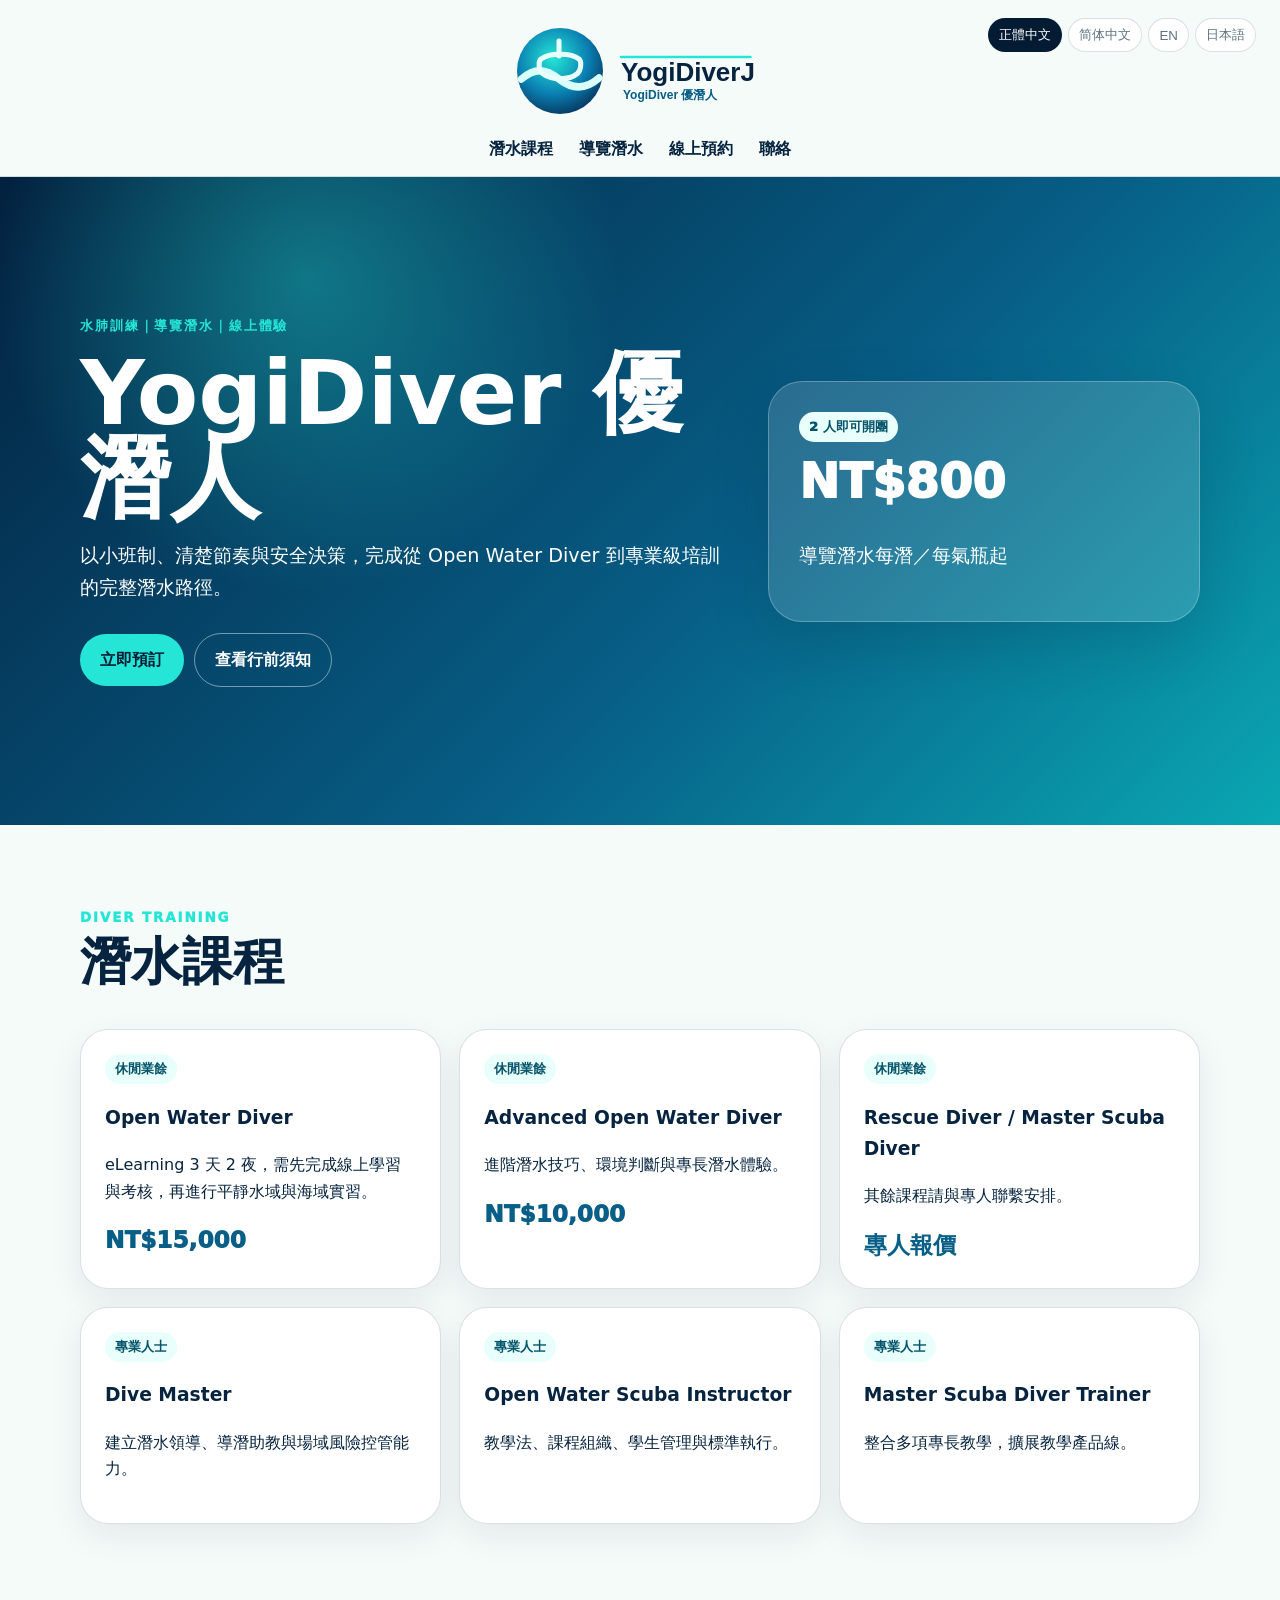
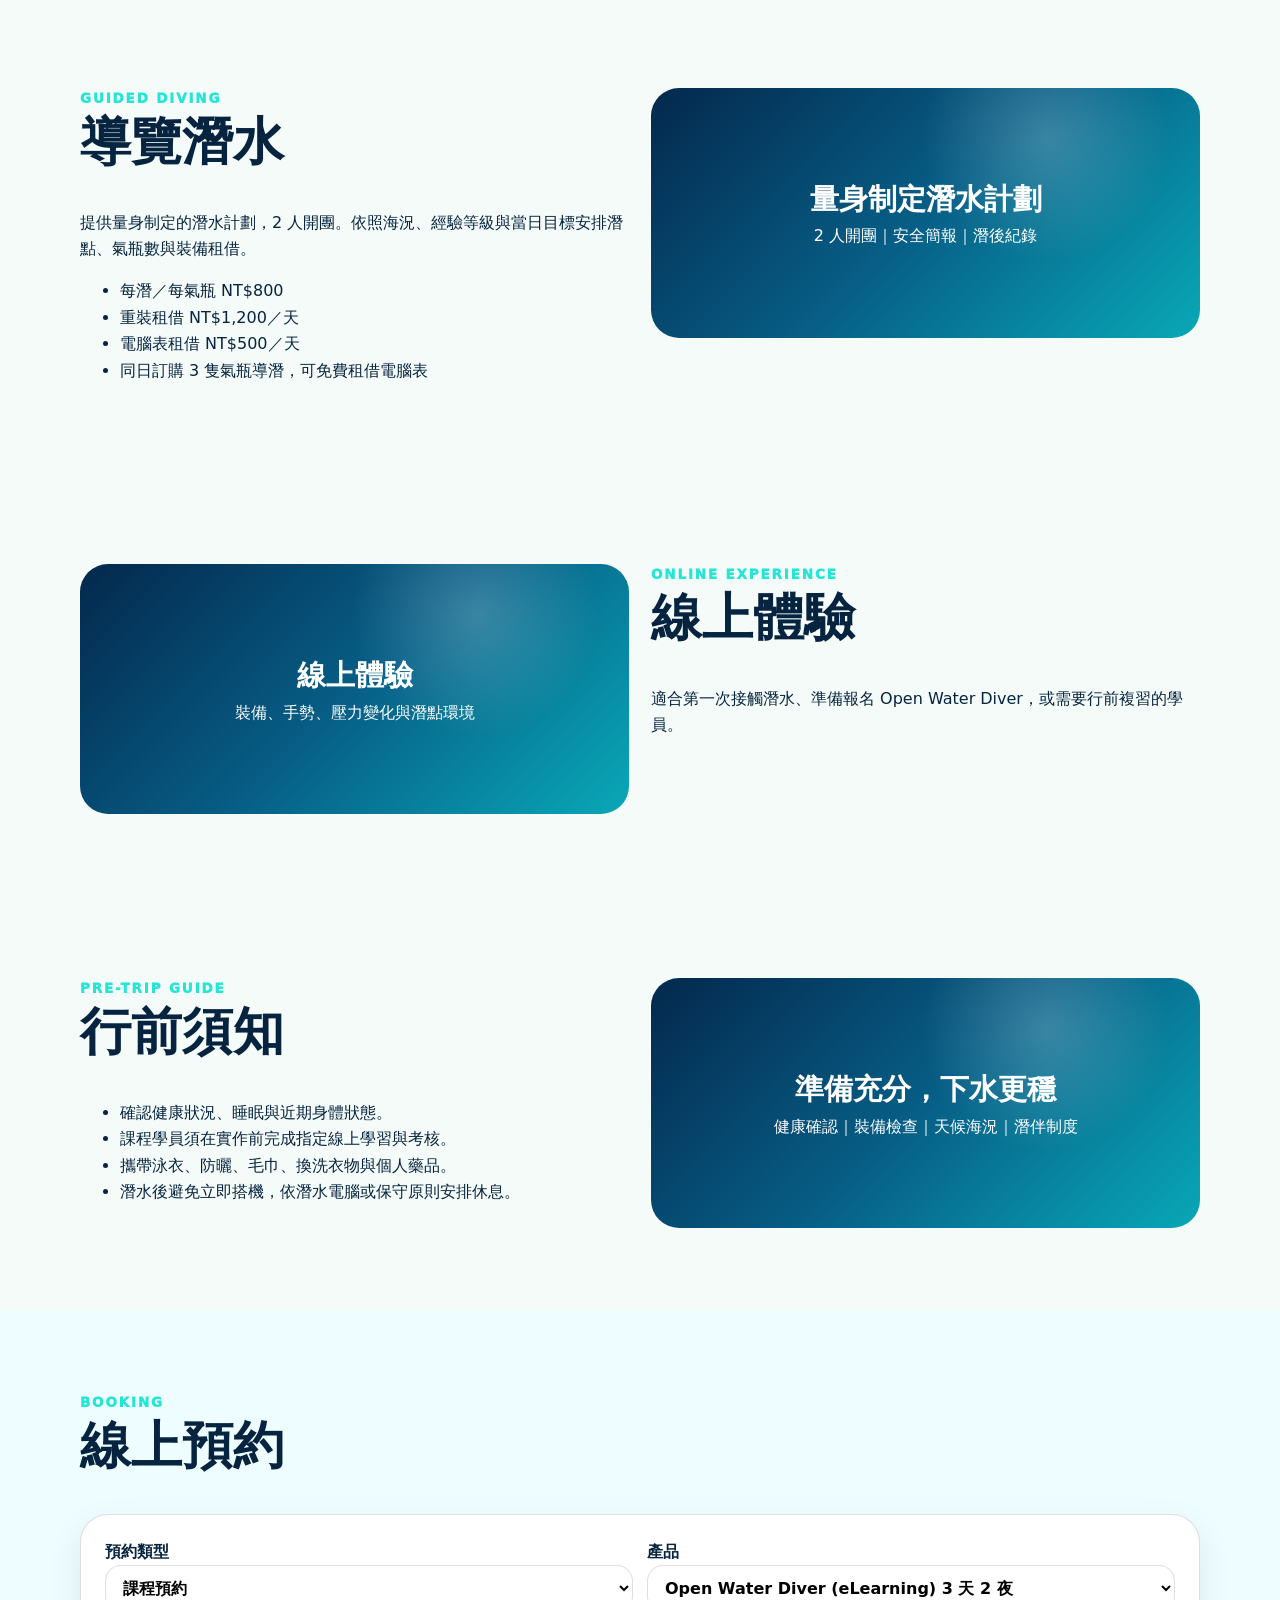
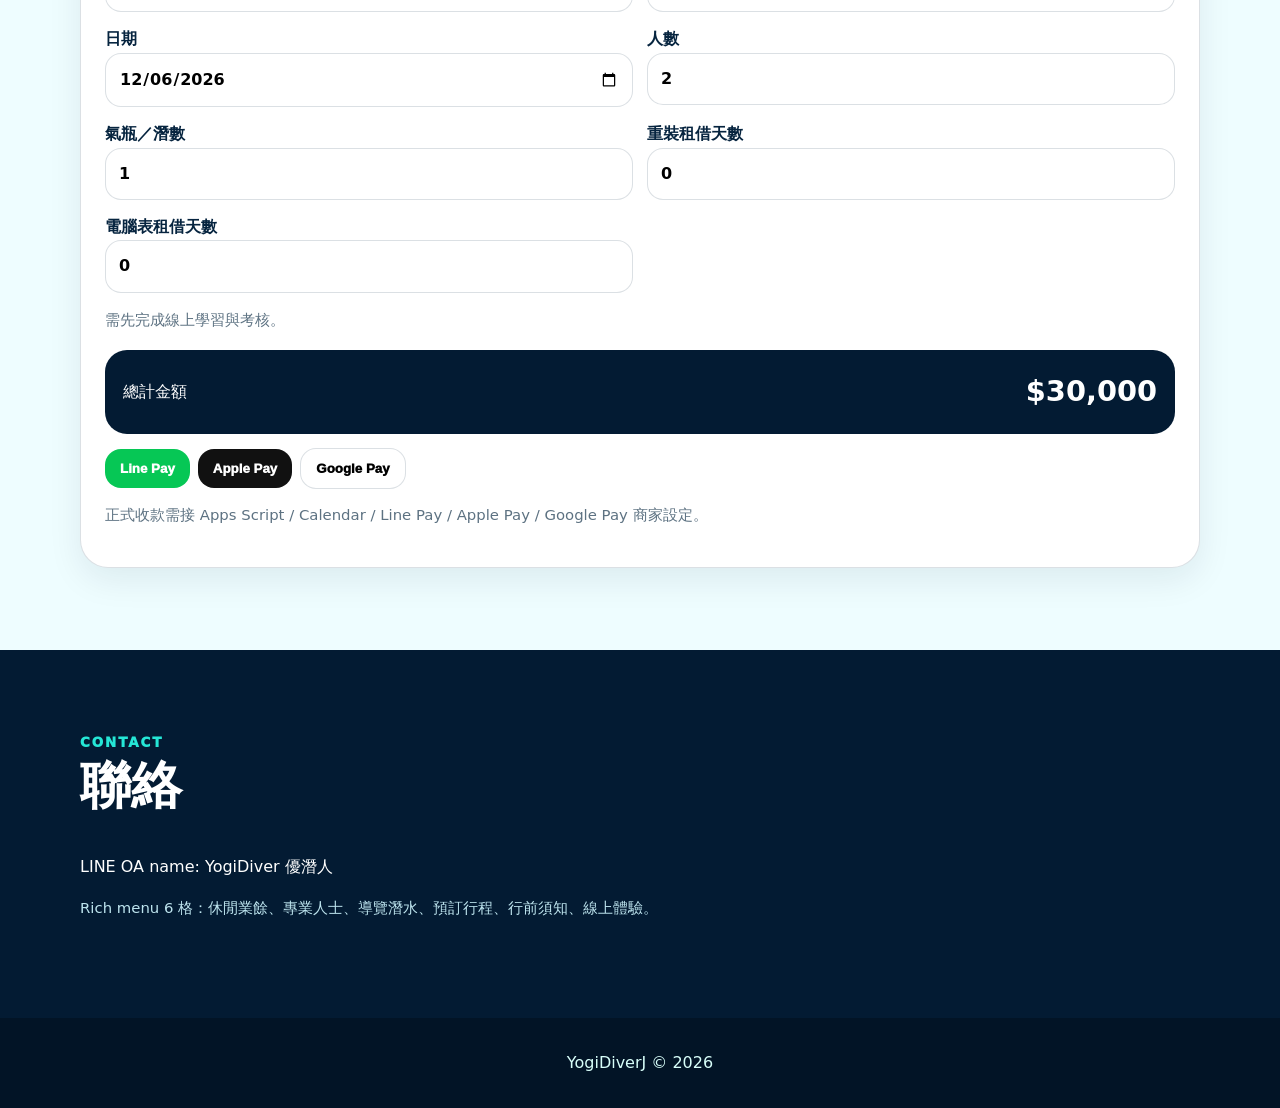
==== index.html @ 80ff656c "Add static site at repository root" ====
<!doctype html>
<html lang="zh-Hant">
<head>
  <meta charset="utf-8">
  <meta name="viewport" content="width=device-width, initial-scale=1">
  <title>YogiDiverJ｜YogiDiver 優潛人</title>
  <meta name="description" content="YogiDiver 優潛人：潛水課程、導覽潛水、線上預約、行前須知與線上體驗。">
  <style>
    :root{--deep:#031b33;--ink:#06243f;--ocean:#075e86;--aqua:#25e6d6;--sand:#f5fbf9;--white:#fff;--line:rgba(6,36,63,.14);--muted:#5d7282;--shadow:0 22px 60px rgba(3,27,51,.16)}*{box-sizing:border-box}html{scroll-behavior:smooth}body{margin:0;background:var(--sand);color:var(--ink);font-family:Inter,"Noto Sans TC","PingFang TC",system-ui,-apple-system,"Segoe UI",sans-serif;line-height:1.65}a{text-decoration:none;color:inherit}.site-header{position:sticky;top:0;z-index:5;background:rgba(245,251,249,.94);backdrop-filter:blur(16px);border-bottom:1px solid var(--line);padding:16px 24px 14px}.lang{position:absolute;right:24px;top:18px;display:flex;gap:6px;flex-wrap:wrap}.lang button{border:1px solid var(--line);background:white;border-radius:999px;padding:7px 10px;color:var(--muted);cursor:pointer}.lang button.active{background:var(--deep);color:white}.brand{width:min(280px,56vw);margin:0 auto 10px;display:block}.brand svg{width:100%;height:auto;display:block}.nav{display:flex;justify-content:center;gap:26px;flex-wrap:wrap;font-weight:900}.hero{min-height:72vh;display:grid;place-items:center;padding:90px 24px;color:white;background:radial-gradient(circle at 24% 16%,rgba(37,230,214,.36),transparent 28%),linear-gradient(135deg,#03213f,#075e86 58%,#0aa7b3)}.hero-inner{max-width:1120px;display:grid;grid-template-columns:1.2fr .8fr;gap:40px;align-items:center}.eyebrow{letter-spacing:.14em;text-transform:uppercase;font-size:.84rem;color:var(--aqua);font-weight:950}.hero h1{font-size:clamp(3rem,7vw,6rem);line-height:.95;margin:.15em 0}.hero p{font-size:1.2rem;max-width:720px}.btn{display:inline-flex;border-radius:999px;padding:13px 20px;font-weight:950;margin:10px 10px 0 0}.primary{background:var(--aqua);color:var(--deep)}.ghost{border:1px solid rgba(255,255,255,.45);color:white}.hero-card{background:rgba(255,255,255,.14);border:1px solid rgba(255,255,255,.25);box-shadow:var(--shadow);border-radius:34px;padding:30px}.hero-price{font-size:3rem;font-weight:950}.section{padding:82px 24px}.wrap{max-width:1120px;margin:auto}.section-title{font-size:clamp(2rem,4vw,3.3rem);line-height:1.05;margin:.1em 0 .8em}.grid{display:grid;grid-template-columns:repeat(3,1fr);gap:18px}.card,.booking-panel{background:white;border:1px solid var(--line);border-radius:28px;padding:24px;box-shadow:0 12px 34px rgba(3,27,51,.08)}.tag{display:inline-block;border-radius:999px;background:#e8fffb;color:#06546b;padding:4px 10px;font-size:.82rem;font-weight:950}.price{font-size:1.45rem;font-weight:950;color:var(--ocean)}.split{display:grid;grid-template-columns:1fr 1fr;gap:22px;align-items:start}.visual{min-height:250px;border-radius:28px;background:radial-gradient(circle at 72% 20%,rgba(255,255,255,.2),transparent 28%),linear-gradient(135deg,#04284d,#075e86,#08a8b7);display:grid;place-items:center;color:white;text-align:center;padding:28px}.visual b{font-size:1.8rem;display:block}.booking{background:#eefdff}.form-grid{display:grid;grid-template-columns:repeat(2,1fr);gap:14px}label{font-weight:850}input,select{width:100%;border:1px solid var(--line);border-radius:16px;padding:12px 13px;font:inherit;background:white}.total{margin-top:18px;border-radius:22px;background:var(--deep);color:white;padding:18px;display:flex;justify-content:space-between;align-items:center}.total strong{font-size:1.8rem}.pay{border:0;border-radius:16px;padding:12px 15px;font-weight:950;cursor:pointer;margin:14px 8px 0 0}.line{background:#06c755;color:white}.apple{background:#111;color:white}.google{background:white;border:1px solid var(--line)}.notice{font-size:.93rem;color:var(--muted)}.contact{background:var(--deep);color:white}.contact .notice{color:#bde4ee}.footer{text-align:center;padding:32px 24px;background:#021426;color:#d8fffa}@media(max-width:860px){.lang{position:static;justify-content:center;margin-bottom:12px}.hero-inner,.split,.grid{grid-template-columns:1fr}.form-grid{grid-template-columns:1fr}.hero{padding:70px 20px}}
  </style>
</head>
<body>
<header class="site-header"><div class="lang"><button class="active" data-lang="zh-Hant">正體中文</button><button data-lang="zh-Hans">简体中文</button><button data-lang="en">EN</button><button data-lang="ja">日本語</button></div><a class="brand" href="#top" aria-label="YogiDiverJ"><svg viewBox="0 0 560 220" xmlns="http://www.w3.org/2000/svg"><defs><radialGradient id="g" cx="42%" cy="35%" r="72%"><stop offset="0" stop-color="#25E6D6"/><stop offset=".58" stop-color="#0A7FB2"/><stop offset="1" stop-color="#062E55"/></radialGradient><linearGradient id="w" x1="60" y1="120" x2="190" y2="160"><stop stop-color="#D8FFFA"/><stop offset="1" stop-color="#74E6FF"/></linearGradient></defs><circle cx="120" cy="110" r="86" fill="url(#g)"/><path d="M43 126C70 103 91 105 118 126C146 148 173 146 198 124" stroke="url(#w)" stroke-width="15" stroke-linecap="round" fill="none"/><path d="M82 86C99 73 142 73 158 86C164 91 162 109 155 115C138 129 103 129 85 115C77 109 76 91 82 86Z" stroke="#E9FFFD" stroke-width="10" fill="none"/><path d="M118 80V50" stroke="#E9FFFD" stroke-width="10" stroke-linecap="round"/><path d="M242 82H501" stroke="#25E6D6" stroke-width="5" stroke-linecap="round"/><text x="242" y="129" fill="#06243F" font-family="Arial,sans-serif" font-size="52" font-weight="800">YogiDiverJ</text><text x="246" y="165" fill="#075E86" font-family="Arial,sans-serif" font-size="24" font-weight="700">YogiDiver 優潛人</text></svg></a><nav class="nav"><a href="#courses" data-i="navCourses">潛水課程</a><a href="#guided" data-i="navGuided">導覽潛水</a><a href="#booking" data-i="navBooking">線上預約</a><a href="#contact" data-i="navContact">聯絡</a></nav></header>
<main id="top"><section class="hero"><div class="hero-inner"><div><div class="eyebrow" data-i="eyebrow">水肺訓練｜導覽潛水｜線上體驗</div><h1 data-i="heroTitle">YogiDiver 優潛人</h1><p data-i="heroBody">以小班制、清楚節奏與安全決策，完成從 Open Water Diver 到專業級培訓的完整潛水路徑。</p><a class="btn primary" href="#booking" data-i="bookNow">立即預訂</a><a class="btn ghost" href="#pretrip" data-i="viewGuide">查看行前須知</a></div><aside class="hero-card"><span class="tag" data-i="startTwo">2 人即可開團</span><div class="hero-price">NT$800</div><p data-i="perDive">導覽潛水每潛／每氣瓶起</p></aside></div></section>
<section class="section" id="courses"><div class="wrap"><div class="eyebrow">Diver Training</div><h2 class="section-title" data-i="coursesTitle">潛水課程</h2><div class="grid" id="recreation"><article class="card"><span class="tag" data-i="recreation">休閒業餘</span><h3>Open Water Diver</h3><p>eLearning 3 天 2 夜，需先完成線上學習與考核，再進行平靜水域與海域實習。</p><div class="price">NT$15,000</div></article><article class="card"><span class="tag" data-i="recreation">休閒業餘</span><h3>Advanced Open Water Diver</h3><p>進階潛水技巧、環境判斷與專長潛水體驗。</p><div class="price">NT$10,000</div></article><article class="card"><span class="tag" data-i="recreation">休閒業餘</span><h3>Rescue Diver / Master Scuba Diver</h3><p>其餘課程請與專人聯繫安排。</p><div class="price">專人報價</div></article></div><div class="grid" id="professional" style="margin-top:18px"><article class="card"><span class="tag" data-i="professional">專業人士</span><h3>Dive Master</h3><p>建立潛水領導、導潛助教與場域風險控管能力。</p></article><article class="card"><span class="tag" data-i="professional">專業人士</span><h3>Open Water Scuba Instructor</h3><p>教學法、課程組織、學生管理與標準執行。</p></article><article class="card"><span class="tag" data-i="professional">專業人士</span><h3>Master Scuba Diver Trainer</h3><p>整合多項專長教學，擴展教學產品線。</p></article></div></div></section>
<section class="section" id="guided"><div class="wrap split"><div><div class="eyebrow">Guided Diving</div><h2 class="section-title" data-i="guidedTitle">導覽潛水</h2><p>提供量身制定的潛水計劃，2 人開團。依照海況、經驗等級與當日目標安排潛點、氣瓶數與裝備租借。</p><ul><li>每潛／每氣瓶 NT$800</li><li>重裝租借 NT$1,200／天</li><li>電腦表租借 NT$500／天</li><li>同日訂購 3 隻氣瓶導潛，可免費租借電腦表</li></ul></div><div class="visual"><div><b>量身制定潛水計劃</b><span>2 人開團｜安全簡報｜潛後紀錄</span></div></div></div></section>
<section class="section" id="online"><div class="wrap split"><div class="visual"><div><b data-i="onlineTitle">線上體驗</b><span>裝備、手勢、壓力變化與潛點環境</span></div></div><div><div class="eyebrow">Online Experience</div><h2 class="section-title" data-i="onlineTitle">線上體驗</h2><p>適合第一次接觸潛水、準備報名 Open Water Diver，或需要行前複習的學員。</p></div></div></section>
<section class="section" id="pretrip"><div class="wrap split"><div><div class="eyebrow">Pre-trip Guide</div><h2 class="section-title" data-i="pretripTitle">行前須知</h2><ul><li>確認健康狀況、睡眠與近期身體狀態。</li><li>課程學員須在實作前完成指定線上學習與考核。</li><li>攜帶泳衣、防曬、毛巾、換洗衣物與個人藥品。</li><li>潛水後避免立即搭機，依潛水電腦或保守原則安排休息。</li></ul></div><div class="visual"><div><b>準備充分，下水更穩</b><span>健康確認｜裝備檢查｜天候海況｜潛伴制度</span></div></div></div></section>
<section class="section booking" id="booking"><div class="wrap"><div class="eyebrow">Booking</div><h2 class="section-title" data-i="bookingTitle">線上預約</h2><div class="booking-panel"><div class="form-grid"><label>預約類型<select id="type"><option value="course">課程預約</option><option value="dive">導潛預約</option></select></label><label>產品<select id="product"></select></label><label>日期<input id="date" type="date"></label><label>人數<input id="people" type="number" min="1" value="2"></label><label>氣瓶／潛數<input id="cylinders" type="number" min="1" value="1"></label><label>重裝租借天數<input id="gearDays" type="number" min="0" value="0"></label><label>電腦表租借天數<input id="computerDays" type="number" min="0" value="0"></label></div><p class="notice" id="note"></p><div class="total"><span>總計金額</span><strong id="total">NT$0</strong></div><button class="pay line">Line Pay</button><button class="pay apple">Apple Pay</button><button class="pay google">Google Pay</button><p class="notice">正式收款需接 Apps Script / Calendar / Line Pay / Apple Pay / Google Pay 商家設定。</p></div></div></section>
<section class="section contact" id="contact"><div class="wrap"><div class="eyebrow">Contact</div><h2 class="section-title" data-i="contactTitle">聯絡</h2><p>LINE OA name: YogiDiver 優潛人</p><p class="notice">Rich menu 6 格：休閒業餘、專業人士、導覽潛水、預訂行程、行前須知、線上體驗。</p></div></section></main><footer class="footer">YogiDiverJ © 2026</footer>
<script>
const products={course:[{id:'owd',name:'Open Water Diver (eLearning) 3 天 2 夜',price:15000,note:'需先完成線上學習與考核。'},{id:'aow',name:'Advanced Open Water Diver',price:10000,note:'進階課程。'},{id:'other',name:'其餘課程｜專人聯繫安排',price:0,note:'請與專人聯繫安排。'}],dive:[{id:'guided',name:'導覽潛水｜2 人開團',price:800,note:'以氣瓶數計價。'},{id:'skin',name:'Skin Dive｜至多 2 人',price:2000,note:'至多 2 人。'}]};
const txt={en:{navCourses:'Courses',navGuided:'Guided Diving',navBooking:'Booking',navContact:'Contact',eyebrow:'Scuba training｜Guided diving｜Online experience',heroTitle:'YogiDiver',heroBody:'Small-group scuba training and guided dives, from Open Water Diver to professional development.',bookNow:'Book now',viewGuide:'Pre-trip guide',startTwo:'Starts from 2 guests',perDive:'Guided dive per dive / cylinder',coursesTitle:'Diving Courses',recreation:'Recreational',professional:'Professional',guidedTitle:'Guided Diving',onlineTitle:'Online Experience',pretripTitle:'Pre-trip Guide',bookingTitle:'Online Booking',contactTitle:'Contact'},'zh-Hans':{navCourses:'潜水课程',navGuided:'导览潜水',navBooking:'线上预约',navContact:'联系',eyebrow:'水肺训练｜导览潜水｜线上体验',heroTitle:'YogiDiver 优潜人',heroBody:'以小班制、清楚节奏与安全决策，完成完整潜水路径。',bookNow:'立即预订',viewGuide:'查看行前须知',startTwo:'2 人即可开团',perDive:'导览潜水每潜／每气瓶起',coursesTitle:'潜水课程',recreation:'休闲业余',professional:'专业人士',guidedTitle:'导览潜水',onlineTitle:'线上体验',pretripTitle:'行前须知',bookingTitle:'线上预约',contactTitle:'联系'},ja:{navCourses:'ダイビング講習',navGuided:'ガイドダイブ',navBooking:'オンライン予約',navContact:'お問い合わせ',eyebrow:'スクーバ講習｜ガイドダイブ｜オンライン体験',heroTitle:'YogiDiver',heroBody:'少人数制で安全重視のダイビング講習とガイド。',bookNow:'予約する',viewGuide:'事前案内',startTwo:'2名から催行',perDive:'ガイドダイブ 1本／1シリンダー',coursesTitle:'ダイビング講習',recreation:'レクリエーション',professional:'プロフェッショナル',guidedTitle:'ガイドダイブ',onlineTitle:'オンライン体験',pretripTitle:'事前案内',bookingTitle:'オンライン予約',contactTitle:'お問い合わせ'}};
const $=id=>document.getElementById(id);function money(n){return new Intl.NumberFormat('zh-TW',{style:'currency',currency:'TWD',maximumFractionDigits:0}).format(n)}function fill(){const arr=products[$('type').value];$('product').innerHTML=arr.map(p=>`<option value="${p.id}">${p.name}</option>`).join('');calc()}function calc(){const type=$('type').value,p=products[type].find(x=>x.id===$('product').value);let people=+$('people').value||1,cyl=+$('cylinders').value||1,gear=+$('gearDays').value||0,comp=+$('computerDays').value||0,total=0;if(type==='course')total=p.price*people;else{total=(p.id==='guided'?p.price*cyl*people:p.price*people)+gear*1200;if(!(p.id==='guided'&&cyl>=3))total+=comp*500}$('total').textContent=money(total);$('note').textContent=p.note+(type==='dive'&&p.id==='guided'&&cyl>=3?' 同日 3 氣瓶導潛已折抵電腦表租借。':'')}document.querySelectorAll('input,select').forEach(e=>e.addEventListener('input',calc));$('type').addEventListener('change',fill);document.querySelectorAll('.lang button').forEach(b=>b.addEventListener('click',()=>{document.querySelectorAll('.lang button').forEach(x=>x.classList.remove('active'));b.classList.add('active');const pack=txt[b.dataset.lang]||{};document.querySelectorAll('[data-i]').forEach(el=>{if(pack[el.dataset.i])el.textContent=pack[el.dataset.i]})}));document.querySelectorAll('.pay').forEach(b=>b.addEventListener('click',()=>alert('正式上線需接商家金流憑證。')));$('date').valueAsDate=new Date();fill();
</script></body></html>
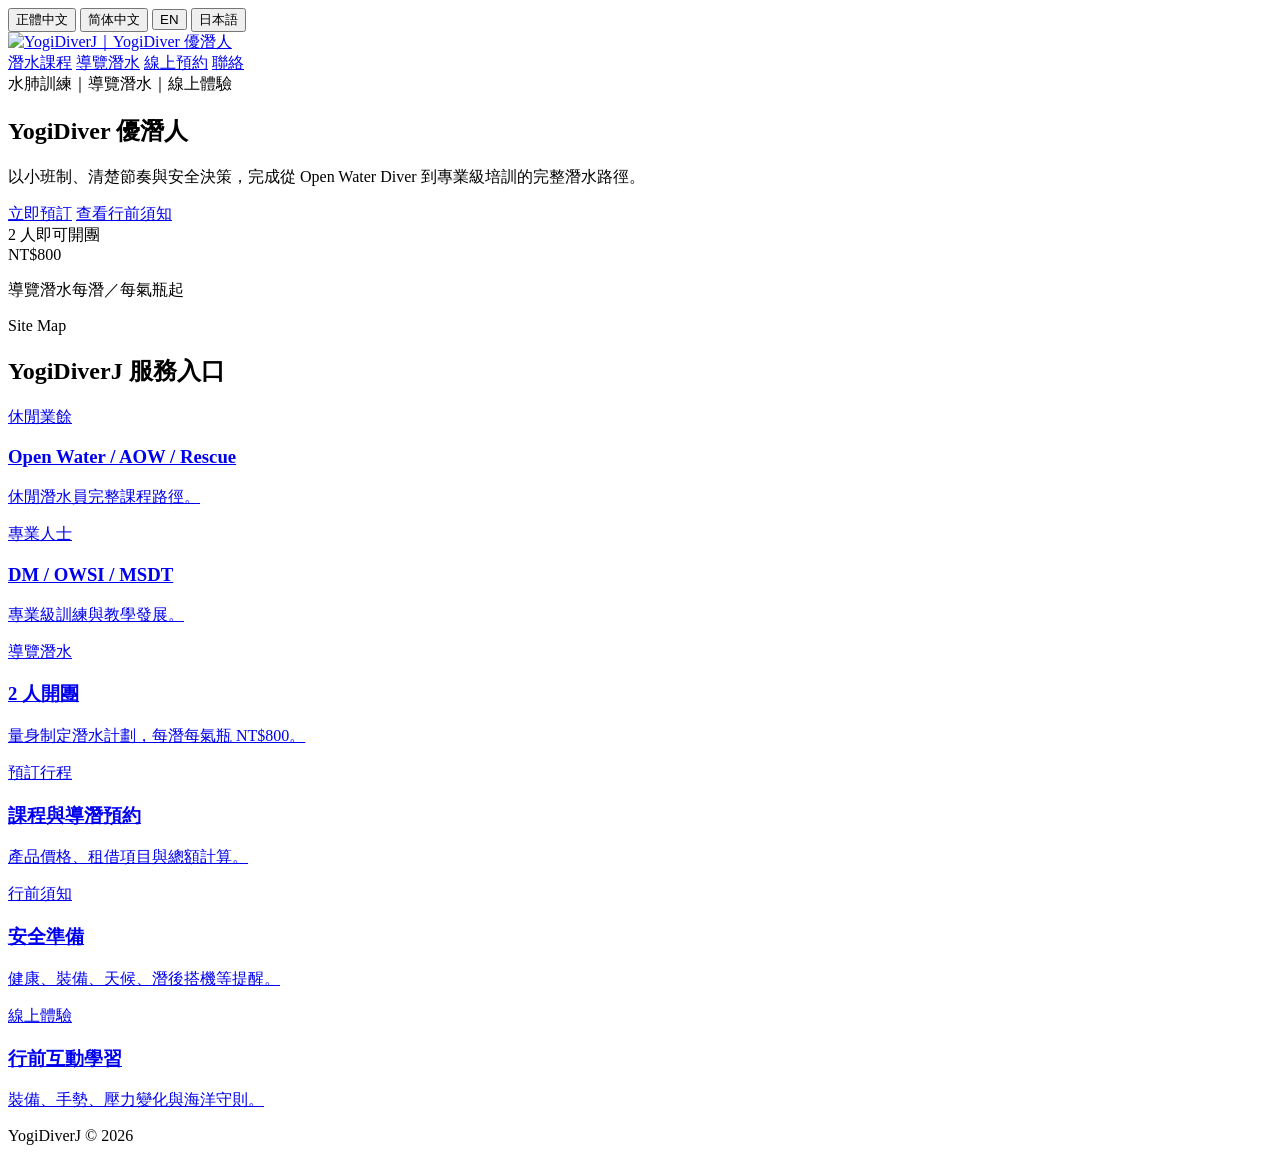
==== commit 75a0ec8e: "Refactor root index into multi-page static entry" ====
--- a/index.html
+++ b/index.html
@@ -5,21 +5,64 @@
   <meta name="viewport" content="width=device-width, initial-scale=1">
   <title>YogiDiverJ｜YogiDiver 優潛人</title>
   <meta name="description" content="YogiDiver 優潛人：潛水課程、導覽潛水、線上預約、行前須知與線上體驗。">
-  <style>
-    :root{--deep:#031b33;--ink:#06243f;--ocean:#075e86;--aqua:#25e6d6;--sand:#f5fbf9;--white:#fff;--line:rgba(6,36,63,.14);--muted:#5d7282;--shadow:0 22px 60px rgba(3,27,51,.16)}*{box-sizing:border-box}html{scroll-behavior:smooth}body{margin:0;background:var(--sand);color:var(--ink);font-family:Inter,"Noto Sans TC","PingFang TC",system-ui,-apple-system,"Segoe UI",sans-serif;line-height:1.65}a{text-decoration:none;color:inherit}.site-header{position:sticky;top:0;z-index:5;background:rgba(245,251,249,.94);backdrop-filter:blur(16px);border-bottom:1px solid var(--line);padding:16px 24px 14px}.lang{position:absolute;right:24px;top:18px;display:flex;gap:6px;flex-wrap:wrap}.lang button{border:1px solid var(--line);background:white;border-radius:999px;padding:7px 10px;color:var(--muted);cursor:pointer}.lang button.active{background:var(--deep);color:white}.brand{width:min(280px,56vw);margin:0 auto 10px;display:block}.brand svg{width:100%;height:auto;display:block}.nav{display:flex;justify-content:center;gap:26px;flex-wrap:wrap;font-weight:900}.hero{min-height:72vh;display:grid;place-items:center;padding:90px 24px;color:white;background:radial-gradient(circle at 24% 16%,rgba(37,230,214,.36),transparent 28%),linear-gradient(135deg,#03213f,#075e86 58%,#0aa7b3)}.hero-inner{max-width:1120px;display:grid;grid-template-columns:1.2fr .8fr;gap:40px;align-items:center}.eyebrow{letter-spacing:.14em;text-transform:uppercase;font-size:.84rem;color:var(--aqua);font-weight:950}.hero h1{font-size:clamp(3rem,7vw,6rem);line-height:.95;margin:.15em 0}.hero p{font-size:1.2rem;max-width:720px}.btn{display:inline-flex;border-radius:999px;padding:13px 20px;font-weight:950;margin:10px 10px 0 0}.primary{background:var(--aqua);color:var(--deep)}.ghost{border:1px solid rgba(255,255,255,.45);color:white}.hero-card{background:rgba(255,255,255,.14);border:1px solid rgba(255,255,255,.25);box-shadow:var(--shadow);border-radius:34px;padding:30px}.hero-price{font-size:3rem;font-weight:950}.section{padding:82px 24px}.wrap{max-width:1120px;margin:auto}.section-title{font-size:clamp(2rem,4vw,3.3rem);line-height:1.05;margin:.1em 0 .8em}.grid{display:grid;grid-template-columns:repeat(3,1fr);gap:18px}.card,.booking-panel{background:white;border:1px solid var(--line);border-radius:28px;padding:24px;box-shadow:0 12px 34px rgba(3,27,51,.08)}.tag{display:inline-block;border-radius:999px;background:#e8fffb;color:#06546b;padding:4px 10px;font-size:.82rem;font-weight:950}.price{font-size:1.45rem;font-weight:950;color:var(--ocean)}.split{display:grid;grid-template-columns:1fr 1fr;gap:22px;align-items:start}.visual{min-height:250px;border-radius:28px;background:radial-gradient(circle at 72% 20%,rgba(255,255,255,.2),transparent 28%),linear-gradient(135deg,#04284d,#075e86,#08a8b7);display:grid;place-items:center;color:white;text-align:center;padding:28px}.visual b{font-size:1.8rem;display:block}.booking{background:#eefdff}.form-grid{display:grid;grid-template-columns:repeat(2,1fr);gap:14px}label{font-weight:850}input,select{width:100%;border:1px solid var(--line);border-radius:16px;padding:12px 13px;font:inherit;background:white}.total{margin-top:18px;border-radius:22px;background:var(--deep);color:white;padding:18px;display:flex;justify-content:space-between;align-items:center}.total strong{font-size:1.8rem}.pay{border:0;border-radius:16px;padding:12px 15px;font-weight:950;cursor:pointer;margin:14px 8px 0 0}.line{background:#06c755;color:white}.apple{background:#111;color:white}.google{background:white;border:1px solid var(--line)}.notice{font-size:.93rem;color:var(--muted)}.contact{background:var(--deep);color:white}.contact .notice{color:#bde4ee}.footer{text-align:center;padding:32px 24px;background:#021426;color:#d8fffa}@media(max-width:860px){.lang{position:static;justify-content:center;margin-bottom:12px}.hero-inner,.split,.grid{grid-template-columns:1fr}.form-grid{grid-template-columns:1fr}.hero{padding:70px 20px}}
-  </style>
+  <link rel="stylesheet" href="assets/css/site.css">
 </head>
 <body>
-<header class="site-header"><div class="lang"><button class="active" data-lang="zh-Hant">正體中文</button><button data-lang="zh-Hans">简体中文</button><button data-lang="en">EN</button><button data-lang="ja">日本語</button></div><a class="brand" href="#top" aria-label="YogiDiverJ"><svg viewBox="0 0 560 220" xmlns="http://www.w3.org/2000/svg"><defs><radialGradient id="g" cx="42%" cy="35%" r="72%"><stop offset="0" stop-color="#25E6D6"/><stop offset=".58" stop-color="#0A7FB2"/><stop offset="1" stop-color="#062E55"/></radialGradient><linearGradient id="w" x1="60" y1="120" x2="190" y2="160"><stop stop-color="#D8FFFA"/><stop offset="1" stop-color="#74E6FF"/></linearGradient></defs><circle cx="120" cy="110" r="86" fill="url(#g)"/><path d="M43 126C70 103 91 105 118 126C146 148 173 146 198 124" stroke="url(#w)" stroke-width="15" stroke-linecap="round" fill="none"/><path d="M82 86C99 73 142 73 158 86C164 91 162 109 155 115C138 129 103 129 85 115C77 109 76 91 82 86Z" stroke="#E9FFFD" stroke-width="10" fill="none"/><path d="M118 80V50" stroke="#E9FFFD" stroke-width="10" stroke-linecap="round"/><path d="M242 82H501" stroke="#25E6D6" stroke-width="5" stroke-linecap="round"/><text x="242" y="129" fill="#06243F" font-family="Arial,sans-serif" font-size="52" font-weight="800">YogiDiverJ</text><text x="246" y="165" fill="#075E86" font-family="Arial,sans-serif" font-size="24" font-weight="700">YogiDiver 優潛人</text></svg></a><nav class="nav"><a href="#courses" data-i="navCourses">潛水課程</a><a href="#guided" data-i="navGuided">導覽潛水</a><a href="#booking" data-i="navBooking">線上預約</a><a href="#contact" data-i="navContact">聯絡</a></nav></header>
-<main id="top"><section class="hero"><div class="hero-inner"><div><div class="eyebrow" data-i="eyebrow">水肺訓練｜導覽潛水｜線上體驗</div><h1 data-i="heroTitle">YogiDiver 優潛人</h1><p data-i="heroBody">以小班制、清楚節奏與安全決策，完成從 Open Water Diver 到專業級培訓的完整潛水路徑。</p><a class="btn primary" href="#booking" data-i="bookNow">立即預訂</a><a class="btn ghost" href="#pretrip" data-i="viewGuide">查看行前須知</a></div><aside class="hero-card"><span class="tag" data-i="startTwo">2 人即可開團</span><div class="hero-price">NT$800</div><p data-i="perDive">導覽潛水每潛／每氣瓶起</p></aside></div></section>
-<section class="section" id="courses"><div class="wrap"><div class="eyebrow">Diver Training</div><h2 class="section-title" data-i="coursesTitle">潛水課程</h2><div class="grid" id="recreation"><article class="card"><span class="tag" data-i="recreation">休閒業餘</span><h3>Open Water Diver</h3><p>eLearning 3 天 2 夜，需先完成線上學習與考核，再進行平靜水域與海域實習。</p><div class="price">NT$15,000</div></article><article class="card"><span class="tag" data-i="recreation">休閒業餘</span><h3>Advanced Open Water Diver</h3><p>進階潛水技巧、環境判斷與專長潛水體驗。</p><div class="price">NT$10,000</div></article><article class="card"><span class="tag" data-i="recreation">休閒業餘</span><h3>Rescue Diver / Master Scuba Diver</h3><p>其餘課程請與專人聯繫安排。</p><div class="price">專人報價</div></article></div><div class="grid" id="professional" style="margin-top:18px"><article class="card"><span class="tag" data-i="professional">專業人士</span><h3>Dive Master</h3><p>建立潛水領導、導潛助教與場域風險控管能力。</p></article><article class="card"><span class="tag" data-i="professional">專業人士</span><h3>Open Water Scuba Instructor</h3><p>教學法、課程組織、學生管理與標準執行。</p></article><article class="card"><span class="tag" data-i="professional">專業人士</span><h3>Master Scuba Diver Trainer</h3><p>整合多項專長教學，擴展教學產品線。</p></article></div></div></section>
-<section class="section" id="guided"><div class="wrap split"><div><div class="eyebrow">Guided Diving</div><h2 class="section-title" data-i="guidedTitle">導覽潛水</h2><p>提供量身制定的潛水計劃，2 人開團。依照海況、經驗等級與當日目標安排潛點、氣瓶數與裝備租借。</p><ul><li>每潛／每氣瓶 NT$800</li><li>重裝租借 NT$1,200／天</li><li>電腦表租借 NT$500／天</li><li>同日訂購 3 隻氣瓶導潛，可免費租借電腦表</li></ul></div><div class="visual"><div><b>量身制定潛水計劃</b><span>2 人開團｜安全簡報｜潛後紀錄</span></div></div></div></section>
-<section class="section" id="online"><div class="wrap split"><div class="visual"><div><b data-i="onlineTitle">線上體驗</b><span>裝備、手勢、壓力變化與潛點環境</span></div></div><div><div class="eyebrow">Online Experience</div><h2 class="section-title" data-i="onlineTitle">線上體驗</h2><p>適合第一次接觸潛水、準備報名 Open Water Diver，或需要行前複習的學員。</p></div></div></section>
-<section class="section" id="pretrip"><div class="wrap split"><div><div class="eyebrow">Pre-trip Guide</div><h2 class="section-title" data-i="pretripTitle">行前須知</h2><ul><li>確認健康狀況、睡眠與近期身體狀態。</li><li>課程學員須在實作前完成指定線上學習與考核。</li><li>攜帶泳衣、防曬、毛巾、換洗衣物與個人藥品。</li><li>潛水後避免立即搭機，依潛水電腦或保守原則安排休息。</li></ul></div><div class="visual"><div><b>準備充分，下水更穩</b><span>健康確認｜裝備檢查｜天候海況｜潛伴制度</span></div></div></div></section>
-<section class="section booking" id="booking"><div class="wrap"><div class="eyebrow">Booking</div><h2 class="section-title" data-i="bookingTitle">線上預約</h2><div class="booking-panel"><div class="form-grid"><label>預約類型<select id="type"><option value="course">課程預約</option><option value="dive">導潛預約</option></select></label><label>產品<select id="product"></select></label><label>日期<input id="date" type="date"></label><label>人數<input id="people" type="number" min="1" value="2"></label><label>氣瓶／潛數<input id="cylinders" type="number" min="1" value="1"></label><label>重裝租借天數<input id="gearDays" type="number" min="0" value="0"></label><label>電腦表租借天數<input id="computerDays" type="number" min="0" value="0"></label></div><p class="notice" id="note"></p><div class="total"><span>總計金額</span><strong id="total">NT$0</strong></div><button class="pay line">Line Pay</button><button class="pay apple">Apple Pay</button><button class="pay google">Google Pay</button><p class="notice">正式收款需接 Apps Script / Calendar / Line Pay / Apple Pay / Google Pay 商家設定。</p></div></div></section>
-<section class="section contact" id="contact"><div class="wrap"><div class="eyebrow">Contact</div><h2 class="section-title" data-i="contactTitle">聯絡</h2><p>LINE OA name: YogiDiver 優潛人</p><p class="notice">Rich menu 6 格：休閒業餘、專業人士、導覽潛水、預訂行程、行前須知、線上體驗。</p></div></section></main><footer class="footer">YogiDiverJ © 2026</footer>
-<script>
-const products={course:[{id:'owd',name:'Open Water Diver (eLearning) 3 天 2 夜',price:15000,note:'需先完成線上學習與考核。'},{id:'aow',name:'Advanced Open Water Diver',price:10000,note:'進階課程。'},{id:'other',name:'其餘課程｜專人聯繫安排',price:0,note:'請與專人聯繫安排。'}],dive:[{id:'guided',name:'導覽潛水｜2 人開團',price:800,note:'以氣瓶數計價。'},{id:'skin',name:'Skin Dive｜至多 2 人',price:2000,note:'至多 2 人。'}]};
-const txt={en:{navCourses:'Courses',navGuided:'Guided Diving',navBooking:'Booking',navContact:'Contact',eyebrow:'Scuba training｜Guided diving｜Online experience',heroTitle:'YogiDiver',heroBody:'Small-group scuba training and guided dives, from Open Water Diver to professional development.',bookNow:'Book now',viewGuide:'Pre-trip guide',startTwo:'Starts from 2 guests',perDive:'Guided dive per dive / cylinder',coursesTitle:'Diving Courses',recreation:'Recreational',professional:'Professional',guidedTitle:'Guided Diving',onlineTitle:'Online Experience',pretripTitle:'Pre-trip Guide',bookingTitle:'Online Booking',contactTitle:'Contact'},'zh-Hans':{navCourses:'潜水课程',navGuided:'导览潜水',navBooking:'线上预约',navContact:'联系',eyebrow:'水肺训练｜导览潜水｜线上体验',heroTitle:'YogiDiver 优潜人',heroBody:'以小班制、清楚节奏与安全决策，完成完整潜水路径。',bookNow:'立即预订',viewGuide:'查看行前须知',startTwo:'2 人即可开团',perDive:'导览潜水每潜／每气瓶起',coursesTitle:'潜水课程',recreation:'休闲业余',professional:'专业人士',guidedTitle:'导览潜水',onlineTitle:'线上体验',pretripTitle:'行前须知',bookingTitle:'线上预约',contactTitle:'联系'},ja:{navCourses:'ダイビング講習',navGuided:'ガイドダイブ',navBooking:'オンライン予約',navContact:'お問い合わせ',eyebrow:'スクーバ講習｜ガイドダイブ｜オンライン体験',heroTitle:'YogiDiver',heroBody:'少人数制で安全重視のダイビング講習とガイド。',bookNow:'予約する',viewGuide:'事前案内',startTwo:'2名から催行',perDive:'ガイドダイブ 1本／1シリンダー',coursesTitle:'ダイビング講習',recreation:'レクリエーション',professional:'プロフェッショナル',guidedTitle:'ガイドダイブ',onlineTitle:'オンライン体験',pretripTitle:'事前案内',bookingTitle:'オンライン予約',contactTitle:'お問い合わせ'}};
-const $=id=>document.getElementById(id);function money(n){return new Intl.NumberFormat('zh-TW',{style:'currency',currency:'TWD',maximumFractionDigits:0}).format(n)}function fill(){const arr=products[$('type').value];$('product').innerHTML=arr.map(p=>`<option value="${p.id}">${p.name}</option>`).join('');calc()}function calc(){const type=$('type').value,p=products[type].find(x=>x.id===$('product').value);let people=+$('people').value||1,cyl=+$('cylinders').value||1,gear=+$('gearDays').value||0,comp=+$('computerDays').value||0,total=0;if(type==='course')total=p.price*people;else{total=(p.id==='guided'?p.price*cyl*people:p.price*people)+gear*1200;if(!(p.id==='guided'&&cyl>=3))total+=comp*500}$('total').textContent=money(total);$('note').textContent=p.note+(type==='dive'&&p.id==='guided'&&cyl>=3?' 同日 3 氣瓶導潛已折抵電腦表租借。':'')}document.querySelectorAll('input,select').forEach(e=>e.addEventListener('input',calc));$('type').addEventListener('change',fill);document.querySelectorAll('.lang button').forEach(b=>b.addEventListener('click',()=>{document.querySelectorAll('.lang button').forEach(x=>x.classList.remove('active'));b.classList.add('active');const pack=txt[b.dataset.lang]||{};document.querySelectorAll('[data-i]').forEach(el=>{if(pack[el.dataset.i])el.textContent=pack[el.dataset.i]})}));document.querySelectorAll('.pay').forEach(b=>b.addEventListener('click',()=>alert('正式上線需接商家金流憑證。')));$('date').valueAsDate=new Date();fill();
-</script></body></html>
+  <header class="site-header">
+    <div class="language-bar" aria-label="Language selector">
+      <button class="active" data-lang="zh-Hant">正體中文</button>
+      <button data-lang="zh-Hans">简体中文</button>
+      <button data-lang="en">EN</button>
+      <button data-lang="ja">日本語</button>
+    </div>
+    <a class="brand" href="index.html" aria-label="YogiDiverJ home">
+      <img src="assets/img/logo.svg" alt="YogiDiverJ｜YogiDiver 優潛人">
+    </a>
+    <nav class="main-nav" aria-label="Primary navigation">
+      <a href="pages/courses.html" data-i18n="navCourses">潛水課程</a>
+      <a href="pages/guided-diving.html" data-i18n="navGuided">導覽潛水</a>
+      <a href="pages/booking.html" data-i18n="navBooking">線上預約</a>
+      <a href="pages/contact.html" data-i18n="navContact">聯絡</a>
+    </nav>
+  </header>
+
+  <main>
+    <section class="hero">
+      <div class="hero-inner">
+        <div>
+          <div class="eyebrow" data-i18n="heroEyebrow">水肺訓練｜導覽潛水｜線上體驗</div>
+          <h1 data-i18n="heroTitle">YogiDiver 優潛人</h1>
+          <p data-i18n="heroText">以小班制、清楚節奏與安全決策，完成從 Open Water Diver 到專業級培訓的完整潛水路徑。</p>
+          <div class="actions">
+            <a class="btn primary" href="pages/booking.html" data-i18n="bookNow">立即預訂</a>
+            <a class="btn ghost" href="pages/pretrip.html" data-i18n="viewPretrip">查看行前須知</a>
+          </div>
+        </div>
+        <aside class="hero-card">
+          <span class="tag" data-i18n="startTwo">2 人即可開團</span>
+          <div class="hero-price">NT$800</div>
+          <p data-i18n="perDive">導覽潛水每潛／每氣瓶起</p>
+        </aside>
+      </div>
+    </section>
+
+    <section class="section">
+      <div class="wrap">
+        <div class="eyebrow">Site Map</div>
+        <h2 class="section-title">YogiDiverJ 服務入口</h2>
+        <div class="grid cards-6">
+          <a class="card" href="pages/courses.html#recreation"><span class="tag">休閒業餘</span><h3>Open Water / AOW / Rescue</h3><p>休閒潛水員完整課程路徑。</p></a>
+          <a class="card" href="pages/courses.html#professional"><span class="tag">專業人士</span><h3>DM / OWSI / MSDT</h3><p>專業級訓練與教學發展。</p></a>
+          <a class="card" href="pages/guided-diving.html"><span class="tag">導覽潛水</span><h3>2 人開團</h3><p>量身制定潛水計劃，每潛每氣瓶 NT$800。</p></a>
+          <a class="card" href="pages/booking.html"><span class="tag">預訂行程</span><h3>課程與導潛預約</h3><p>產品價格、租借項目與總額計算。</p></a>
+          <a class="card" href="pages/pretrip.html"><span class="tag">行前須知</span><h3>安全準備</h3><p>健康、裝備、天候、潛後搭機等提醒。</p></a>
+          <a class="card" href="pages/online-experience.html"><span class="tag">線上體驗</span><h3>行前互動學習</h3><p>裝備、手勢、壓力變化與海洋守則。</p></a>
+        </div>
+      </div>
+    </section>
+  </main>
+
+  <footer class="site-footer">YogiDiverJ © 2026</footer>
+  <script src="assets/js/site.js"></script>
+</body>
+</html>
